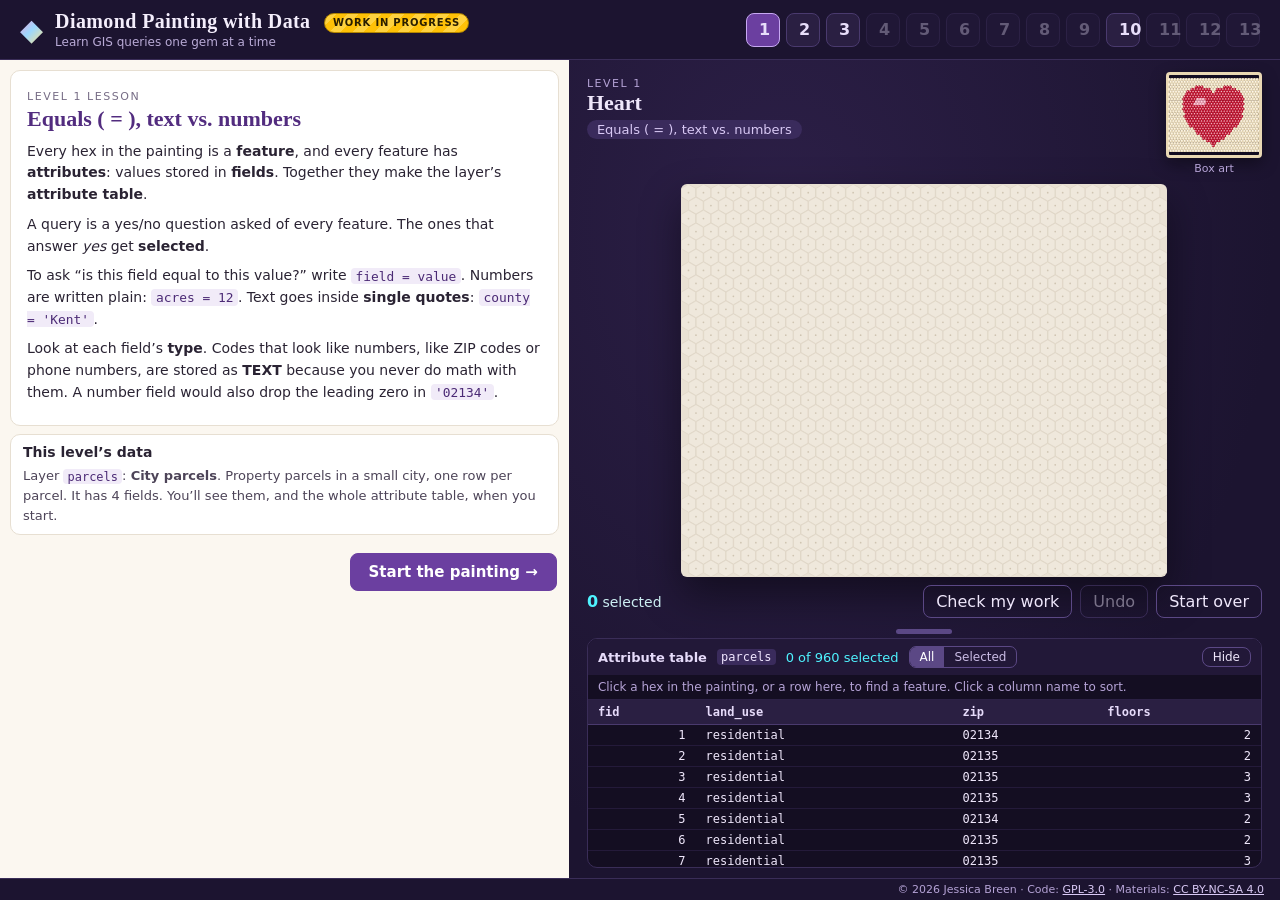
==== index.html @ efe28611 "initial commit" ====
<!DOCTYPE html>
<!-- SPDX-FileCopyrightText: 2026 Jessica Breen -->
<!-- SPDX-License-Identifier: GPL-3.0-or-later -->
<html lang="en">
<head>
  <meta charset="utf-8">
  <meta name="viewport" content="width=device-width, initial-scale=1">
  <title>Diamond Painting with Data · learn GIS queries one gem at a time</title>
  <link rel="icon" href="data:image/svg+xml,<svg xmlns='http://www.w3.org/2000/svg' viewBox='0 0 100 100'><text y='.9em' font-size='90'>💎</text></svg>">
  <link rel="stylesheet" href="css/style.css">
</head>
<body>
  <header class="topbar">
    <div class="brand">
      <span class="logo">◆</span>
      <div>
        <h1>Diamond Painting with Data <span class="wip" title="This tool is still being built and tested. Things may change or break, and feedback is welcome.">Work in progress</span></h1>
        <p>Learn GIS queries one gem at a time</p>
      </div>
    </div>
    <nav id="levels" aria-label="Levels"></nav>
  </header>

  <main>
    <section class="board">
      <div class="board-head">
        <div>
          <span class="eyebrow" id="level-num">Level</span>
          <h2 id="level-title">Loading…</h2>
          <span class="skill" id="level-skill"></span>
        </div>
        <figure class="boxart" title="The finished picture, like the photo on a kit's box">
          <div class="boxart-frame"><canvas id="boxart"></canvas></div>
          <figcaption>Box art</figcaption>
        </figure>
      </div>
      <div class="stage" id="stage"><canvas id="painting" aria-label="Painting canvas"></canvas></div>
      <div class="board-bar">
        <span class="count"><b id="sel-count">0</b> selected</span>
        <span class="spacer"></span>
        <button id="check" class="ghost">Check my work</button>
        <button id="undo" class="ghost" disabled>Undo</button>
        <button id="reset" class="ghost">Start over</button>
      </div>
      <div class="table-resizer" id="table-resizer" role="separator" aria-orientation="horizontal"
        tabindex="0" title="Drag to resize the attribute table"><span></span></div>
      <section class="attr-table" id="attr-table" aria-label="Attribute table">
        <div class="at-bar">
          <b>Attribute table</b> <code id="at-layer"></code>
          <span class="at-count" id="at-count"></span>
          <span class="seg" id="at-show" role="group" aria-label="Rows to show">
            <button type="button" data-show="all" class="on">All</button><button type="button" data-show="sel">Selected</button>
          </span>
          <span class="spacer"></span>
          <button type="button" id="at-toggle" class="ghost small">Hide</button>
        </div>
        <div class="at-note" id="at-note"></div>
        <div class="at-scroll" id="at-scroll"><table id="at"></table></div>
      </section>
    </section>

    <aside class="panel">
      <!-- Screen 1: the lesson (and optional questions) -->
      <section id="view-lesson" class="view">
        <section class="card lesson-card">
          <span class="eyebrow-dark" id="lesson-eyebrow">Lesson</span>
          <h2 id="lesson-title">Lesson</h2>
          <div id="lesson-body"></div>
        </section>
        <section class="card dataset-card" id="dataset-card"></section>
        <section class="card quiz" id="quiz" hidden>
          <h3>Check your understanding</h3>
          <ol id="quiz-list"></ol>
        </section>
        <div class="start-row">
          <span id="start-hint"></span>
          <button id="start" class="primary big">Start the painting →</button>
        </div>
      </section>

      <!-- Screen 2: the color key and query tools -->
      <section id="view-work" class="view" hidden>
      <div class="work-bar">
        <button id="back-lesson" class="ghost small">← Lesson</button>
        <span id="work-title"></span>
      </div>

      <details id="tour" class="card tour" open hidden>
        <summary>How it works</summary>
        <ol id="tour-steps"></ol>
        <p class="tour-tips"><b>Also handy:</b> <i>Check my work</i> marks wrong gems with ✕. <i>Undo</i> steps back.
          Click a query in <i>History</i> to reuse it. The <i>box art</i> shows the finished painting.</p>
      </details>

      <section class="card">
        <h3>Color key <small>Do the requests in order. Some colors are used more than once.</small></h3>
        <ol id="palette" class="palette"></ol>
      </section>

      <section class="card tool">
        <div class="step-head">
          <h3 class="step-title"><span class="step-num">1</span> Select features</h3>
          <div class="tabs" role="tablist">
            <button role="tab" data-tab="attr" class="active">By Attributes</button>
            <button role="tab" data-tab="loc" id="tab-loc-btn">By Location</button>
          </div>
        </div>

        <div id="tab-attr" class="tab-body">
          <div class="layer-info" id="layer-info"></div>
          <div id="fields" class="fields"></div>
          <div id="ops" class="ops"></div>
          <div class="sql-head">
            <label class="sql-prefix" for="sql">SELECT * FROM <span id="table-name">features</span> WHERE</label>
            <button type="button" id="clear-sql" class="ghost small" title="Empty the query box">Clear query</button>
          </div>
          <textarea id="sql" rows="2" spellcheck="false" autocomplete="off" autocapitalize="off"
            placeholder="Type a condition, like field = 'value'"></textarea>
        </div>

        <div id="tab-loc" class="tab-body" hidden>
          <label class="form-row">Input features
            <select disabled><option class="layer-name">features</option></select></label>
          <label class="form-row">Relationship
            <select id="relation">
              <option value="intersects">Intersect</option>
              <option value="touches">Boundary touches</option>
              <option value="distance">Within a distance</option>
            </select></label>
          <label class="form-row">Selecting features
            <select disabled><option id="selecting-layer">features (selected features only)</option></select></label>
          <label class="form-row" id="dist-row" hidden>Search distance
            <span><input id="distance" type="number" value="2.5" min="0" step="0.5"> mm</span></label>
          <p class="hint">One gem is 2.5 mm across. Distances are measured edge to edge.</p>
        </div>

        <div class="run-row">
          <label for="method">Selection type</label>
          <select id="method">
            <option value="new">New selection</option>
            <option value="add">Add to the current selection</option>
            <option value="remove">Remove from the current selection</option>
            <option value="subset">Select subset from the current selection</option>
          </select>
          <button id="run" class="primary">Run <kbd>Ctrl ↵</kbd></button>
        </div>
        <div id="message" class="message" hidden></div>

        <div class="fill-step">
          <h3 class="step-title"><span class="step-num">2</span> Fill the selection <small id="fill-hint"></small></h3>
          <div class="fill-row">
            <span class="swatch big" id="fill-swatch"></span>
            <select id="fill-color" aria-label="Gem color"></select>
            <button id="fill" class="primary">Fill</button>
            <button id="clear-sel" class="ghost">Clear selection</button>
          </div>
        </div>
      </section>

      <details class="card history-card">
        <summary>History <small id="history-count"></small> <small class="sub">click a query to reuse it</small></summary>
        <ol id="history" class="history"></ol>
      </details>
      </section>
    </aside>
  </main>

  <footer class="site-footer">
    © 2026 Jessica Breen ·
    Code: <a href="https://www.gnu.org/licenses/gpl-3.0.html" target="_blank" rel="license noopener">GPL-3.0</a> ·
    Materials: <a href="https://creativecommons.org/licenses/by-nc-sa/4.0/" target="_blank" rel="license noopener">CC BY-NC-SA 4.0</a>
  </footer>

  <dialog id="done">
    <div class="done-art"><canvas id="done-canvas"></canvas></div>
    <h2>Painting complete! ✨</h2>
    <p id="done-text"></p>
    <div class="done-actions">
      <button id="done-close" class="ghost">Admire it</button>
      <button id="done-next" class="primary">Next level</button>
    </div>
  </dialog>

  <script src="vendor/sql-wasm.js"></script>
  <script type="module" src="js/app.js"></script>
</body>
</html>
---- css/style.css ----
/* SPDX-FileCopyrightText: 2026 Jessica Breen */
/* SPDX-License-Identifier: GPL-3.0-or-later */
:root {
  --velvet: #1c1430;
  --velvet-2: #2c1f47;
  --paper: #fbf7f0;
  --card: #ffffff;
  --ink: #2a2333;
  --muted: #776d86;
  --line: #e7dfd2;
  --amethyst: #6b3fa0;
  --amethyst-dark: #522c7f;
  --cyan: #00c8d7;
  --bad: #c62a47;
  --good: #1f8a5b;
  --mono: ui-monospace, "SF Mono", Menlo, Consolas, monospace;
  font-family: system-ui, -apple-system, "Segoe UI", Roboto, sans-serif;
  color: var(--ink);
}

* { box-sizing: border-box; }
[hidden] { display: none !important; }
html, body { margin: 0; height: 100%; }
body { display: flex; flex-direction: column; background: var(--paper); }
button, select, input, textarea { font: inherit; color: inherit; }
code, kbd { font-family: var(--mono); font-size: 0.92em; }
code { background: #f1ebf8; color: #4b2a75; padding: 0.05em 0.35em; border-radius: 4px; }

/* ------------------------------------------------------------ top bar */
.topbar {
  display: flex; align-items: center; gap: 24px; flex-wrap: wrap;
  padding: 10px 20px; background: var(--velvet); color: #f4eefc;
  border-bottom: 1px solid #3a2d58;
}
.brand { display: flex; align-items: center; gap: 12px; }
.logo {
  font-size: 30px; line-height: 1;
  background: linear-gradient(135deg, #ff9ad5, #9bd8ff 50%, #ffe28a);
  -webkit-background-clip: text; background-clip: text; color: transparent;
}
.brand h1 { margin: 0; font: 600 20px/1.1 Georgia, "Times New Roman", serif; letter-spacing: 0.02em; }
.brand p { margin: 2px 0 0; font-size: 12px; color: #b9abd6; }
#levels { display: flex; gap: 6px; flex-wrap: wrap; margin-left: auto; }
.lvl {
  width: 34px; height: 34px; border-radius: 8px; border: 1px solid #4a3a6e;
  background: #2a1f42; color: #e8defa; cursor: pointer; font-weight: 600; position: relative;
}
.lvl:hover:not(:disabled) { border-color: #a98bd8; }
.lvl.current { background: var(--amethyst); border-color: #c7a8f2; }
.lvl.done::after {
  content: "✓"; position: absolute; top: -6px; right: -6px; width: 16px; height: 16px;
  border-radius: 50%; background: var(--good); color: white; font-size: 10px; line-height: 16px;
}
.lvl:disabled { opacity: 0.35; cursor: help; }

/* ------------------------------------------------------------ layout */
main { flex: 1; display: grid; grid-template-columns: minmax(360px, 1fr) minmax(0, 1.25fr); grid-template-rows: minmax(0, 1fr); min-height: 0; }
main > .panel { order: 1; }   /* queries on the left */
main > .board { order: 2; }   /* painting on the right */
.board {
  display: flex; flex-direction: column; min-height: 0; overflow: hidden; padding: 16px 20px 12px;
  background: radial-gradient(ellipse at 30% 20%, var(--velvet-2), var(--velvet) 70%); color: #efe7fb;
}
.panel { overflow-y: auto; padding: 16px; display: flex; flex-direction: column; gap: 12px; }

@media (max-width: 900px) {
  main { grid-template-columns: 1fr; }
  main > .panel { order: 2; }  /* on narrow screens the painting comes first */
  main > .board { order: 1; }
  .board { min-height: 80vh; }
}

/* ------------------------------------------------------------ board */
.board-head { display: flex; justify-content: space-between; align-items: flex-start; gap: 16px; }
.eyebrow { font-size: 11px; text-transform: uppercase; letter-spacing: 0.14em; color: #b5a3d6; }
.board-head h2 { margin: 2px 0 4px; font: 600 26px/1.1 Georgia, serif; }
.skill { font-size: 13px; color: #d9c9f5; background: #3a2b5c; padding: 2px 10px; border-radius: 99px; }
.boxart { margin: 0; text-align: center; }
.boxart-frame { width: 116px; height: 104px; display: flex; align-items: center; justify-content: center;
  background: #120c20; border: 3px solid #e9d8b4; border-radius: 4px; box-shadow: 0 6px 16px rgba(0,0,0,.4); padding: 4px; }
.boxart figcaption { font-size: 11px; color: #b5a3d6; margin-top: 4px; }
.stage { flex: 1 1 auto; min-height: 180px; display: flex; align-items: center; justify-content: center; padding: 10px 0; }
#painting { border-radius: 6px; box-shadow: 0 18px 40px rgba(0,0,0,.45); cursor: crosshair; background: #e9e1d3; }
.board-bar { display: flex; align-items: center; gap: 8px; }
.board-bar .count { font-size: 14px; color: #cdeff3; }
.board-bar .count b { color: #4ff3ff; font-size: 16px; }
.spacer { flex: 1; }
.board .ghost { background: transparent; border: 1px solid #5b4885; color: #efe7fb; }
.board .ghost:hover:not(:disabled) { background: #3a2b5c; }
.identify { margin-top: 10px; font-size: 13px; color: #cbbde6; min-height: 54px; }
/* attribute table */
.table-resizer { flex: none; height: 14px; margin: 6px 0 0; cursor: ns-resize; display: grid; place-items: center; touch-action: none; }
.table-resizer span { width: 56px; height: 5px; border-radius: 3px; background: #5b4885; transition: background .15s; }
.table-resizer:hover span, .table-resizer.dragging span, .table-resizer:focus-visible span { background: #ff9ad5; }
.table-resizer:focus { outline: none; }
body.resizing { cursor: ns-resize; user-select: none; }
.attr-table { flex: none; height: 230px; min-height: 0; display: flex; flex-direction: column;
  background: #140e22; border: 1px solid #3a2d58; border-radius: 10px; overflow: hidden; }
.attr-table.collapsed { height: auto !important; }
.attr-table.collapsed .at-note, .attr-table.collapsed .at-scroll { display: none; }
.at-bar { display: flex; align-items: center; gap: 10px; padding: 7px 10px; background: #221838; font-size: 13px; color: #e6dbfa; flex-wrap: wrap; }
.at-bar code { background: #3a2b5c; color: #f0e6ff; }
.at-count { color: #4ff3ff; font-variant-numeric: tabular-nums; }
.seg { display: inline-flex; border: 1px solid #5b4885; border-radius: 7px; overflow: hidden; }
.seg button { border: none; border-radius: 0; background: transparent; color: #cbbde6; font-size: 12px; padding: 3px 10px; }
.seg button.on { background: #5b4885; color: white; }
.at-bar .ghost { background: transparent; border: 1px solid #5b4885; color: #efe7fb; }
.at-note { font-size: 12px; color: #b5a3d6; padding: 5px 10px; border-bottom: 1px solid #2c2145; }
.at-note code { background: #3a2b5c; color: #f0e6ff; }
.at-scroll { flex: 1; overflow: auto; min-height: 0; }
#at { border-collapse: collapse; width: 100%; font-family: var(--mono); font-size: 12px; color: #efe7fb; }
#at th { position: sticky; top: 0; background: #2a1f42; color: #e6dbfa; text-align: left; font-weight: 600;
  padding: 5px 10px; border-bottom: 1px solid #4a3a6e; cursor: pointer; white-space: nowrap; }
#at th:hover { background: #3a2b5c; }
#at th .arrow { color: #ff9ad5; }
#at td { padding: 3px 10px; border-bottom: 1px solid #241a3a; white-space: nowrap; }
#at td.num { text-align: right; font-variant-numeric: tabular-nums; }
#at td i { color: #8f80aa; }
#at td.empty { color: #b5a3d6; font-family: system-ui, sans-serif; padding: 12px; }
#at tbody tr { cursor: pointer; }
#at tbody tr:hover { background: #2a1f42; }
#at tr.sel { background: rgba(0, 229, 255, 0.16); box-shadow: inset 3px 0 0 #00e5ff; }
#at tr.sel:hover { background: rgba(0, 229, 255, 0.26); }
#at tr.focus td { background: rgba(255, 154, 213, 0.22); }
#at tr.focus { box-shadow: inset 3px 0 0 #ff9ad5; }
.identify .id-head { font-size: 12px; color: #b5a3d6; margin-bottom: 4px; }
.identify .id-head code { background: #3a2b5c; color: #f0e6ff; }
.identify .id-paint { font-size: 12px; color: #b5a3d6; margin-top: 6px; }
.identify .id-paint span { opacity: 0.75; }
.identify table { border-collapse: collapse; font-family: var(--mono); font-size: 12.5px; }
.identify th, .identify td { border: 1px solid #4a3a6e; padding: 3px 8px; text-align: left; }
.identify th { background: #2f2350; font-weight: 600; color: #e6dbfa; }
.identify td { color: #fff; }

/* ------------------------------------------------------------ panel cards */
.card { background: var(--card); border: 1px solid var(--line); border-radius: 12px; padding: 12px 14px; }
.card h3 { margin: 0 0 8px; font-size: 15px; }
.card h3 small, .fields-head small { font-weight: 400; color: var(--muted); font-size: 12px; margin-left: 6px; }
details.card summary { cursor: pointer; font-weight: 700; font-size: 15px; }
#lesson-body p { margin: 8px 0; font-size: 14px; line-height: 1.5; }

button { cursor: pointer; border-radius: 8px; padding: 6px 12px; border: 1px solid var(--line); background: #faf7ff; }
button:disabled { opacity: 0.45; cursor: default; }
button.primary { background: var(--amethyst); border-color: var(--amethyst); color: white; font-weight: 600; }
button.primary:hover:not(:disabled) { background: var(--amethyst-dark); }
.panel .ghost:hover { background: #f1ebf8; }
kbd { font-size: 11px; opacity: 0.8; margin-left: 4px; }

/* palette */
.palette { list-style: none; margin: 0; padding: 0; display: flex; flex-direction: column; gap: 4px; }
.palette li {
  display: grid; grid-template-columns: 28px 1fr auto; gap: 10px; align-items: center;
  padding: 6px 8px; border-radius: 8px;
}
.swatch {
  width: 26px; height: 26px; clip-path: polygon(50% 0, 100% 25%, 100% 75%, 50% 100%, 0 75%, 0 25%);
  box-shadow: inset 0 0 0 1px rgba(0,0,0,.15);
}
.palette .name { font-weight: 600; font-size: 14px; }
.palette .rule { font-size: 13px; color: #4d4458; line-height: 1.4; }
.palette .status { font-size: 12px; color: var(--muted); font-variant-numeric: tabular-nums; white-space: nowrap; }
.palette .status.ok { color: var(--good); font-weight: 700; font-size: 15px; }

/* query tool */
.tabs { display: flex; gap: 4px; margin: -4px -4px 10px; }
.tabs button { flex: 1; border: none; background: #f3eef9; font-weight: 600; font-size: 13px; }
.tabs button.active { background: var(--amethyst); color: white; }
.tabs button:disabled { opacity: 0.4; }
.layer-info { font-size: 13px; margin-bottom: 8px; padding: 6px 10px; background: #f6f2fb; border-radius: 8px; color: #4d4458; }
.layer-info b { color: var(--ink); }
.fields-head { font-size: 13px; font-weight: 600; margin-bottom: 4px; }
.fields { display: flex; flex-direction: column; gap: 2px; margin-bottom: 8px; }
.field { display: grid; grid-template-columns: auto auto 1fr auto; gap: 8px; align-items: center; font-size: 13px; }
.field .fname { font-family: var(--mono); background: #f1ebf8; border: 1px solid #e0d4f1; padding: 2px 8px; color: #4b2a75; }
.field .ftype { font-size: 10px; font-weight: 700; letter-spacing: .05em; color: #8a7a9f; border: 1px solid var(--line); border-radius: 4px; padding: 1px 4px; }
.field .fabout { color: var(--muted); font-size: 12px; }
.field .fvals { font-size: 12px; padding: 2px 8px; }
.values { grid-column: 1 / -1; display: flex; flex-wrap: wrap; gap: 4px; padding: 4px 0 6px; }
.values button { font-family: var(--mono); font-size: 12px; padding: 1px 7px; }
.ops { display: flex; flex-wrap: wrap; gap: 4px; margin-bottom: 8px; }
.ops button { font-family: var(--mono); font-size: 12px; padding: 3px 8px; }
.sql-head { display: flex; align-items: flex-end; justify-content: space-between; gap: 8px; margin-bottom: 3px; }
.sql-prefix { display: block; font-family: var(--mono); font-size: 12px; color: var(--muted); }
button.small { font-size: 12px; padding: 2px 10px; }
#sql {
  width: 100%; resize: vertical; font-family: var(--mono); font-size: 15px; padding: 8px 10px;
  border: 2px solid #d9cdea; border-radius: 8px; background: #fdfcff;
}
#sql:focus { outline: none; border-color: var(--amethyst); }
.form-row { display: grid; grid-template-columns: 140px 1fr; align-items: center; gap: 8px; font-size: 13px; margin-bottom: 6px; }
.form-row select, .form-row input { padding: 5px 8px; border: 1px solid var(--line); border-radius: 6px; background: white; }
.form-row input { width: 90px; }
.hint { font-size: 12px; color: var(--muted); margin: 4px 0 0; }
.run-row { display: flex; align-items: flex-end; gap: 8px; margin-top: 10px; }
.run-row label { flex: 1; font-size: 12px; color: var(--muted); display: flex; flex-direction: column; gap: 3px; }
.run-row select { padding: 6px 8px; border: 1px solid var(--line); border-radius: 6px; background: white; color: var(--ink); font-size: 13px; }
.message { margin-top: 10px; padding: 8px 10px; border-radius: 8px; font-size: 13.5px; line-height: 1.45; }
.message.error { background: #fdecef; border: 1px solid #f3c0ca; color: #7d1830; }
.message.info { background: #e9f9fb; border: 1px solid #b6e9ef; color: #0d5961; }
.message.success { background: #e9f7ef; border: 1px solid #bfe6cf; color: #145c3c; }

.step-title { display: flex; align-items: center; gap: 8px; }
.step-num { display: inline-grid; place-items: center; width: 22px; height: 22px; border-radius: 50%;
  background: var(--amethyst); color: white; font-size: 12px; }
.fill-row { display: flex; gap: 8px; align-items: center; }
.fill-row select { flex: 1; padding: 7px 8px; border: 1px solid var(--line); border-radius: 6px; background: white; font-size: 14px; }
.swatch.big { width: 30px; height: 30px; flex: none; }
.swatch.empty { background: repeating-linear-gradient(45deg, #eee, #eee 4px, #fff 4px, #fff 8px); }
.frange { font-size: 11.5px; color: var(--muted); font-family: var(--mono); white-space: nowrap; }

/* level 1 tour */
.tour { border: 2px solid #cdb6ee; background: #fbf8ff; }
.tour ol { margin: 0; padding: 0; list-style: none; counter-reset: tour; display: flex; flex-direction: column; gap: 6px; }
.tour li { counter-increment: tour; display: grid; grid-template-columns: 26px 1fr; gap: 8px; font-size: 13.5px; line-height: 1.45;
  padding: 6px 8px; border-radius: 8px; color: #4d4458; }
.tour li::before { content: counter(tour); display: grid; place-items: center; width: 22px; height: 22px; border-radius: 50%;
  border: 2px solid #cdb6ee; font-size: 12px; font-weight: 700; color: var(--amethyst); }
.tour li.done { color: #9a90a8; }
.tour li.done::before { content: "✓"; background: var(--good); border-color: var(--good); color: white; }
.tour li.current { background: white; box-shadow: 0 0 0 2px var(--amethyst); color: var(--ink); }
.tour-tips { font-size: 12.5px; color: var(--muted); margin: 10px 0 0; line-height: 1.5; }
@keyframes pulse { 0%, 100% { box-shadow: 0 0 0 0 rgba(255, 79, 216, 0.0); } 50% { box-shadow: 0 0 0 5px rgba(255, 79, 216, 0.55); } }
.pulse { animation: pulse 1.4s ease-in-out infinite; position: relative; z-index: 1; }

.history { margin: 0; padding-left: 22px; font-size: 12.5px; max-height: 220px; overflow-y: auto; }
.history li { margin: 3px 0; color: #4d4458; }
.history .q { font-family: var(--mono); cursor: pointer; color: #4b2a75; }
.history .q:hover { text-decoration: underline; }
.history .tag { font-size: 10px; font-weight: 700; color: #8a7a9f; margin-right: 4px; }
.history .n { color: var(--muted); }

/* completion dialog */
dialog#done { border: none; border-radius: 16px; padding: 24px; text-align: center; max-width: 440px; box-shadow: 0 24px 60px rgba(0,0,0,.35); }
dialog#done::backdrop { background: rgba(20, 12, 36, 0.6); }
.done-art { width: 300px; height: 270px; margin: 0 auto; display: flex; align-items: center; justify-content: center; }
dialog#done h2 { font-family: Georgia, serif; margin: 12px 0 4px; }
dialog#done p { color: var(--muted); }
.done-actions { display: flex; gap: 8px; justify-content: center; }

/* ------------------------------------------------------------ compact layout */
.panel { padding: 10px; gap: 8px; }
.card { padding: 9px 12px; border-radius: 10px; }
.card h3 { font-size: 14px; margin-bottom: 6px; }
details.card summary { font-size: 14px; }
details.card summary small { font-weight: 400; color: var(--muted); font-size: 12px; }
details.card summary .sub { margin-left: 6px; }
#lesson-body p { margin: 5px 0; font-size: 13px; line-height: 1.45; }

.tour ol { margin-top: 6px; gap: 2px; }
.tour li { font-size: 13px; line-height: 1.4; padding: 4px 6px; grid-template-columns: 22px 1fr; }
.tour li::before { width: 18px; height: 18px; font-size: 11px; }
.tour-tips { margin-top: 6px; font-size: 12px; }

/* color key: one row per request */
.palette { gap: 0; counter-reset: none; }
.palette li { grid-template-columns: 18px 20px 1fr 18px; gap: 8px; padding: 4px 4px; border-radius: 6px; border-bottom: 1px solid #f3eee6; }
.palette li:last-child { border-bottom: none; }
.palette li .num { font-size: 11px; color: var(--muted); text-align: right; font-variant-numeric: tabular-nums; }
.palette .swatch { width: 20px; height: 20px; }
.palette .rule { font-size: 13px; line-height: 1.35; color: #4d4458; }
.palette .rule .name { font-weight: 700; color: var(--ink); margin-right: 4px; font-size: 13px; }
.palette li.done .rule { color: #9a90a8; }
.palette .status.ok { font-size: 14px; }

/* select tool */
.step-head { display: flex; align-items: center; justify-content: space-between; gap: 8px; margin-bottom: 8px; }
.step-head h3 { margin: 0; }
.tabs { margin: 0; gap: 0; border: 1px solid #e0d4f1; border-radius: 8px; overflow: hidden; }
.tabs button { flex: none; border-radius: 0; padding: 4px 10px; font-size: 12px; }
.layer-info { display: flex; justify-content: space-between; align-items: baseline; gap: 8px; padding: 0; margin-bottom: 4px; background: none; font-size: 12.5px; }
.layer-info small { color: var(--muted); font-size: 11.5px; white-space: nowrap; }
.layer-info span { overflow: hidden; text-overflow: ellipsis; white-space: nowrap; }
.fields { gap: 1px; margin-bottom: 6px; }
.field { gap: 6px; font-size: 12px; }
.field .fname { padding: 1px 7px; font-size: 12px; }
.field .ftype { font-size: 9px; padding: 0 3px; }
.field .fabout { font-size: 11.5px; overflow: hidden; text-overflow: ellipsis; white-space: nowrap; min-width: 0; }
.field .fvals { font-size: 11px; padding: 1px 7px; }
.frange { font-size: 11px; }
.ops { gap: 3px; margin-bottom: 6px; }
.ops button { font-size: 11px; padding: 2px 6px; border-radius: 6px; }
#sql { font-size: 14px; padding: 6px 8px; }
.run-row { align-items: center; margin-top: 6px; }
.run-row > label { flex: none; font-size: 12px; color: var(--muted); }
.run-row select { flex: 1; min-width: 0; padding: 5px 6px; }
.run-row .primary { padding: 6px 12px; }
.message { margin-top: 6px; padding: 6px 9px; font-size: 13px; }
.fill-step { margin-top: 10px; padding-top: 9px; border-top: 1px dashed var(--line); }
.fill-step h3 { margin-bottom: 6px; }
.step-num { width: 20px; height: 20px; font-size: 11px; }
.fill-row select { padding: 5px 6px; font-size: 13px; }
.swatch.big { width: 24px; height: 24px; }
.form-row { margin-bottom: 4px; }
.history-card summary { cursor: pointer; }
.history { margin-top: 6px; }

/* board */
.board { padding: 12px 18px 10px; }
.board-head h2 { font-size: 22px; margin: 0 0 3px; }
.boxart-frame { width: 96px; height: 86px; }
.stage { padding: 6px 0; }

/* ------------------------------------------------------------ lesson screen */
.view { display: flex; flex-direction: column; gap: 8px; }
.view[hidden] { display: none; }
.lesson-card { padding: 14px 16px; }
.eyebrow-dark { font-size: 11px; text-transform: uppercase; letter-spacing: 0.14em; color: var(--muted); }
.lesson-card h2 { margin: 2px 0 8px; font: 600 22px/1.2 Georgia, serif; color: var(--amethyst-dark); }
.lesson-card #lesson-body p { font-size: 14px; line-height: 1.55; margin: 8px 0; }
.dataset-card p { margin: 0; font-size: 13px; line-height: 1.5; color: #4d4458; }
.quiz ol { margin: 0; padding-left: 20px; display: flex; flex-direction: column; gap: 12px; }
.quiz .q-text { font-size: 13.5px; margin-bottom: 6px; line-height: 1.45; }
.q-options { display: flex; flex-wrap: wrap; gap: 6px; }
.q-options button { font-size: 13px; padding: 4px 10px; background: white; }
.q-options button:hover { border-color: var(--amethyst); }
.q-options button.right { background: #e9f7ef; border-color: var(--good); color: #145c3c; font-weight: 600; }
.q-options button.wrong { background: #fdecef; border-color: #f3c0ca; color: #7d1830; text-decoration: line-through; }
.q-feedback { margin-top: 6px; font-size: 12.5px; line-height: 1.45; padding: 5px 8px; border-radius: 6px; }
.q-feedback.good { background: #e9f7ef; color: #145c3c; }
.q-feedback.bad { background: #fdecef; color: #7d1830; }
.start-row { display: flex; align-items: center; justify-content: flex-end; gap: 12px; padding: 4px 2px 8px; }
.start-row span { font-size: 12.5px; color: var(--muted); }
button.big { font-size: 15px; padding: 9px 18px; }
.work-bar { display: flex; align-items: center; gap: 10px; font-size: 13px; color: #4d4458; }
.work-bar span { overflow: hidden; text-overflow: ellipsis; white-space: nowrap; }
.start-row { position: sticky; bottom: -10px; margin: 0 -10px -10px; padding: 10px 12px;
  background: linear-gradient(to bottom, rgba(251,247,240,0), var(--paper) 30%); }

.wip { display: inline-block; vertical-align: middle; margin-left: 8px; padding: 2px 8px; border-radius: 99px;
  font: 700 10px/1.4 system-ui, sans-serif; letter-spacing: 0.08em; text-transform: uppercase;
  color: #2a1f00; background: repeating-linear-gradient(135deg, #ffd23f 0 8px, #ffc107 8px 16px);
  border: 1px solid #b38600; cursor: help; }

.site-footer { flex: none; padding: 4px 16px; font-size: 11px; color: #b5a3d6; background: var(--velvet);
  border-top: 1px solid #3a2d58; text-align: right; }
.site-footer a { color: #d9c9f5; }
.site-footer a:hover { color: white; }
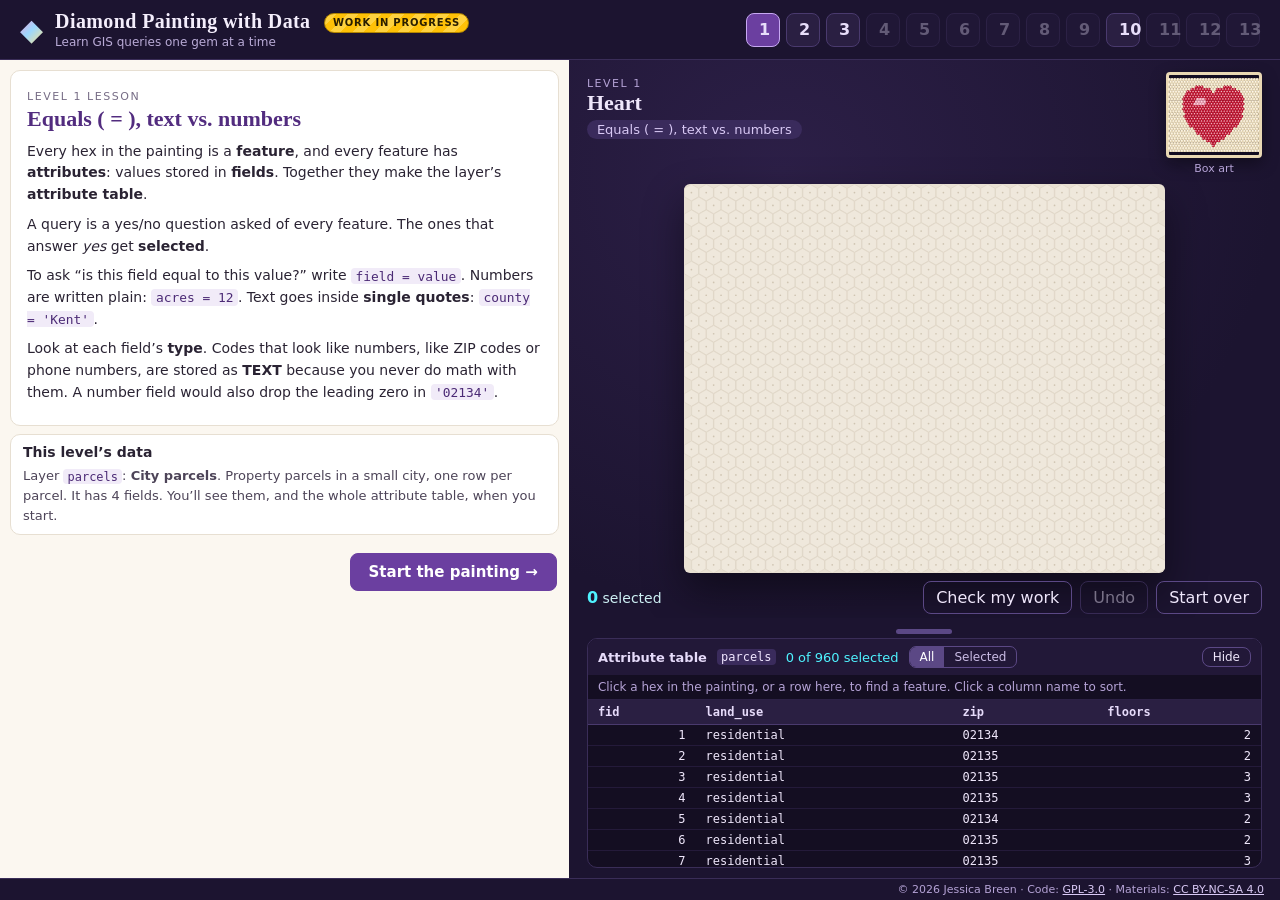
==== commit 0a0224fa: "mobile fix" ====
--- a/index.html
+++ b/index.html
@@ -42,21 +42,6 @@
         <button id="undo" class="ghost" disabled>Undo</button>
         <button id="reset" class="ghost">Start over</button>
       </div>
-      <div class="table-resizer" id="table-resizer" role="separator" aria-orientation="horizontal"
-        tabindex="0" title="Drag to resize the attribute table"><span></span></div>
-      <section class="attr-table" id="attr-table" aria-label="Attribute table">
-        <div class="at-bar">
-          <b>Attribute table</b> <code id="at-layer"></code>
-          <span class="at-count" id="at-count"></span>
-          <span class="seg" id="at-show" role="group" aria-label="Rows to show">
-            <button type="button" data-show="all" class="on">All</button><button type="button" data-show="sel">Selected</button>
-          </span>
-          <span class="spacer"></span>
-          <button type="button" id="at-toggle" class="ghost small">Hide</button>
-        </div>
-        <div class="at-note" id="at-note"></div>
-        <div class="at-scroll" id="at-scroll"><table id="at"></table></div>
-      </section>
     </section>
 
     <aside class="panel">
@@ -163,6 +148,24 @@
       </details>
       </section>
     </aside>
+
+    <section class="table-area">
+        <div class="table-resizer" id="table-resizer" role="separator" aria-orientation="horizontal"
+          tabindex="0" title="Drag to resize the attribute table"><span></span></div>
+        <section class="attr-table" id="attr-table" aria-label="Attribute table">
+          <div class="at-bar">
+            <b>Attribute table</b> <code id="at-layer"></code>
+            <span class="at-count" id="at-count"></span>
+            <span class="seg" id="at-show" role="group" aria-label="Rows to show">
+              <button type="button" data-show="all" class="on">All</button><button type="button" data-show="sel">Selected</button>
+            </span>
+            <span class="spacer"></span>
+            <button type="button" id="at-toggle" class="ghost small">Hide</button>
+          </div>
+          <div class="at-note" id="at-note"></div>
+          <div class="at-scroll" id="at-scroll"><table id="at"></table></div>
+        </section>
+    </section>
   </main>
 
   <footer class="site-footer">
--- a/css/style.css
+++ b/css/style.css
@@ -335,3 +335,84 @@
   border-top: 1px solid #3a2d58; text-align: right; }
 .site-footer a { color: #d9c9f5; }
 .site-footer a:hover { color: white; }
+
+/* ------------------------------------------------------------ layout grid
+   Desktop: tools on the left; painting with the attribute table under it on the right. */
+main {
+  grid-template-columns: minmax(360px, 1fr) minmax(0, 1.25fr);
+  grid-template-rows: minmax(0, 1fr) auto;
+  grid-template-areas: "panel board" "panel table";
+}
+main > .panel { grid-area: panel; }
+main > .board { grid-area: board; padding-bottom: 4px; }
+.table-area { grid-area: table; background: var(--velvet); padding: 0 18px 10px; }
+
+/* ------------------------------------------------------------ phones and small tablets */
+@media (max-width: 900px) {
+  html, body { height: auto; }
+  body { display: block; }
+  main { display: flex; flex-direction: column; }
+
+  .topbar { padding: 8px 12px; gap: 8px; }
+  .brand { gap: 8px; }
+  .logo { font-size: 22px; }
+  .brand h1 { font-size: 16px; }
+  .brand p { display: none; }
+  .wip { font-size: 9px; padding: 1px 6px; margin-left: 4px; }
+  #levels { margin-left: 0; width: 100%; flex-wrap: nowrap; overflow-x: auto; padding: 6px 0 2px; scrollbar-width: none; }
+  #levels::-webkit-scrollbar { display: none; }
+  .lvl { flex: none; width: 32px; height: 32px; }
+
+  /* the painting stays pinned at the top while you scroll the tools */
+  main > .board {
+    order: 1; position: sticky; top: 0; z-index: 20; min-height: 0;
+    height: 44vh; height: 44svh; padding: 6px 10px 4px;
+    box-shadow: 0 6px 14px rgba(20, 12, 36, 0.35);
+  }
+  body.on-lesson main > .board { height: 30vh; height: 30svh; }
+  .board-head { align-items: center; gap: 8px; }
+  .board-head .eyebrow { display: none; }
+  .board-head h2 { font-size: 17px; margin: 0; }
+  .skill { font-size: 11px; padding: 1px 8px; }
+  .boxart-frame { width: 54px; height: 48px; padding: 2px; border-width: 2px; }
+  .boxart figcaption { display: none; }
+  .stage { min-height: 0; padding: 4px 0; }
+  .board-bar { gap: 6px; }
+  .board-bar .count { font-size: 13px; }
+  .board-bar button { font-size: 12px; padding: 4px 8px; }
+
+  main > .panel { order: 2; overflow: visible; padding: 10px; }
+  .table-area { order: 3; padding: 0 10px 12px; }
+  .table-resizer { display: none; }
+  .attr-table { height: 300px !important; margin-top: 4px; }
+  .attr-table.collapsed { height: auto !important; }
+
+  /* 16px text stops iPhones zooming in on the query box and menus */
+  #sql, select, input { font-size: 16px !important; }
+  .run-row { flex-wrap: wrap; }
+  .run-row select { flex: 1 1 160px; }
+  .fill-row { flex-wrap: wrap; }
+  .fill-row select { flex: 1 1 150px; }
+  .step-head { flex-wrap: wrap; }
+  .layer-info small { display: none; }
+  .field .fabout { display: none; }
+  .field { grid-template-columns: auto auto 1fr auto; }
+  .start-row { bottom: 0; margin: 0 -10px; background: var(--paper); border-top: 1px solid var(--line); padding: 8px 12px; }
+  .start-row span { font-size: 12px; }
+  button.big { white-space: nowrap; font-size: 14px; padding: 8px 14px; }
+  .site-footer { text-align: center; }
+  .done-art { width: min(300px, 78vw); height: min(270px, 70vw); }
+  dialog#done { max-width: 92vw; padding: 18px; }
+}
+.work-bar button { white-space: nowrap; flex: none; }
+
+/* swatches: a thin outline so light colors (White, Ivory) show up on white cards */
+.swatch { position: relative; background: rgba(42, 35, 51, 0.45); box-shadow: none; }
+.swatch::after { content: ""; position: absolute; inset: 1.5px; background: var(--c, transparent);
+  clip-path: polygon(50% 0, 100% 25%, 100% 75%, 50% 100%, 0 75%, 0 25%); }
+.swatch.empty { background: rgba(42, 35, 51, 0.25); }
+.swatch.empty::after { background: repeating-linear-gradient(45deg, #eee, #eee 4px, #fff 4px, #fff 8px); }
+
+@media (max-width: 900px) {
+  .field .fvals, .field .frange { grid-column: -2 / -1; justify-self: end; }
+}
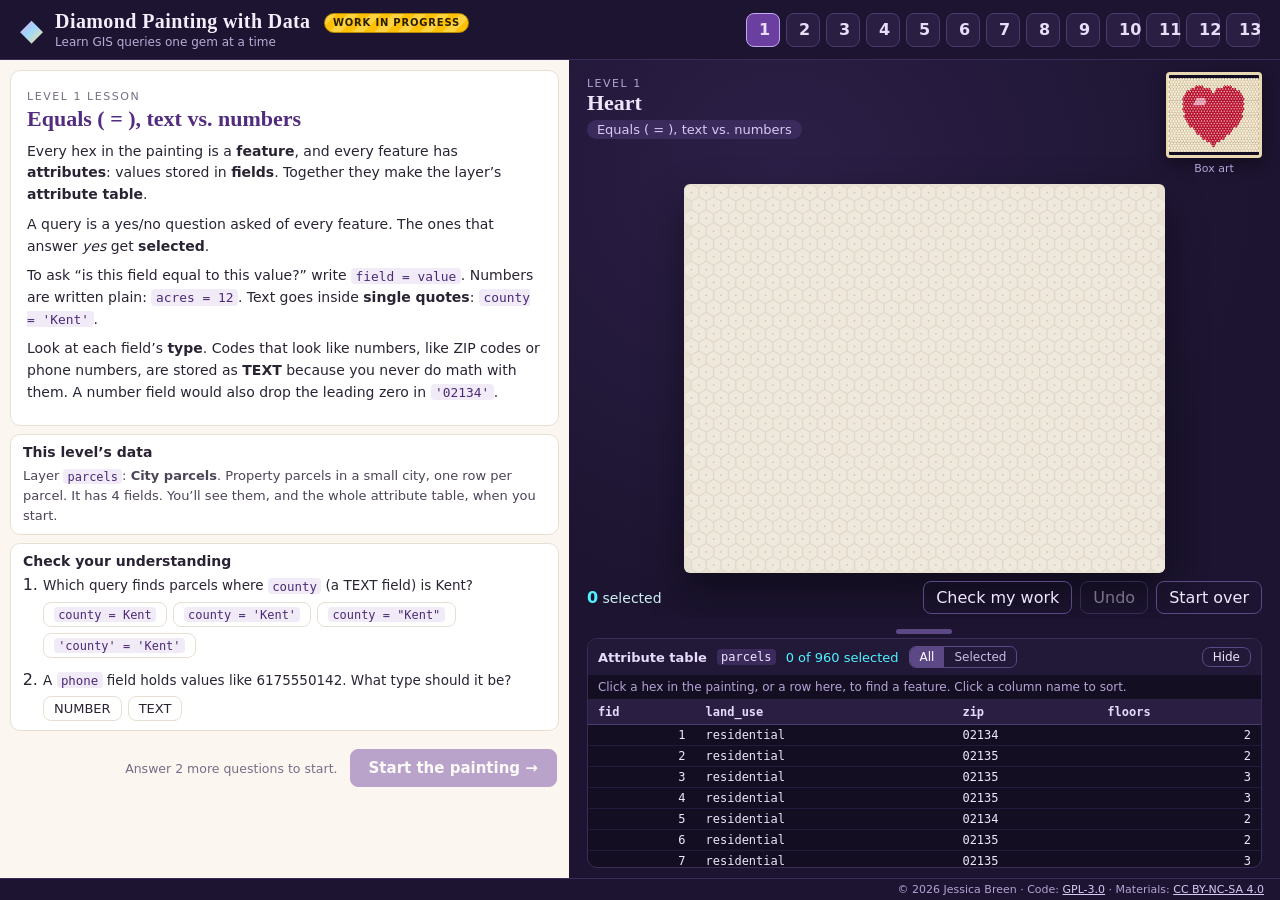
==== commit 305734f0: "new levels" ====
--- a/index.html
+++ b/index.html
@@ -111,12 +111,15 @@
               <option value="intersects">Intersect</option>
               <option value="touches">Boundary touches</option>
               <option value="distance">Within a distance</option>
+              <option value="within">Are completely within</option>
+              <option value="contains">Completely contain</option>
+              <option value="center_in">Have their center in</option>
             </select></label>
           <label class="form-row">Selecting features
-            <select disabled><option id="selecting-layer">features (selected features only)</option></select></label>
+            <select id="source"></select></label>
           <label class="form-row" id="dist-row" hidden>Search distance
-            <span><input id="distance" type="number" value="2.5" min="0" step="0.5"> mm</span></label>
-          <p class="hint">One gem is 2.5 mm across. Distances are measured edge to edge.</p>
+            <span><input id="distance" type="number" value="100" min="0" step="any"> <span id="dist-unit">m</span></span></label>
+          <p class="hint" id="loc-hint"></p>
         </div>
 
         <div class="run-row">
--- a/css/style.css
+++ b/css/style.css
@@ -416,3 +416,22 @@
 @media (max-width: 900px) {
   .field .fvals, .field .frange { grid-column: -2 / -1; justify-self: end; }
 }
+
+/* ------------------------------------------------------------ short wide screens (tablets in landscape, small laptops):
+   give the painting more of the height */
+@media (min-width: 901px) and (max-height: 820px) {
+  .topbar { padding: 6px 16px; }
+  .brand p { display: none; }
+  .lvl { width: 30px; height: 30px; }
+  .board { padding-top: 8px; }
+  .board-head .eyebrow { display: none; }
+  .board-head h2 { font-size: 19px; margin: 0 0 2px; }
+  .boxart-frame { width: 72px; height: 62px; }
+  .boxart figcaption { display: none; }
+  .stage { padding: 2px 0; }
+  .attr-table { height: 170px; }
+  .at-note { white-space: nowrap; overflow: hidden; text-overflow: ellipsis; padding: 3px 10px; }
+}
+
+/* touch screens have no keyboard shortcut to show */
+@media (hover: none) { #run kbd { display: none; } }
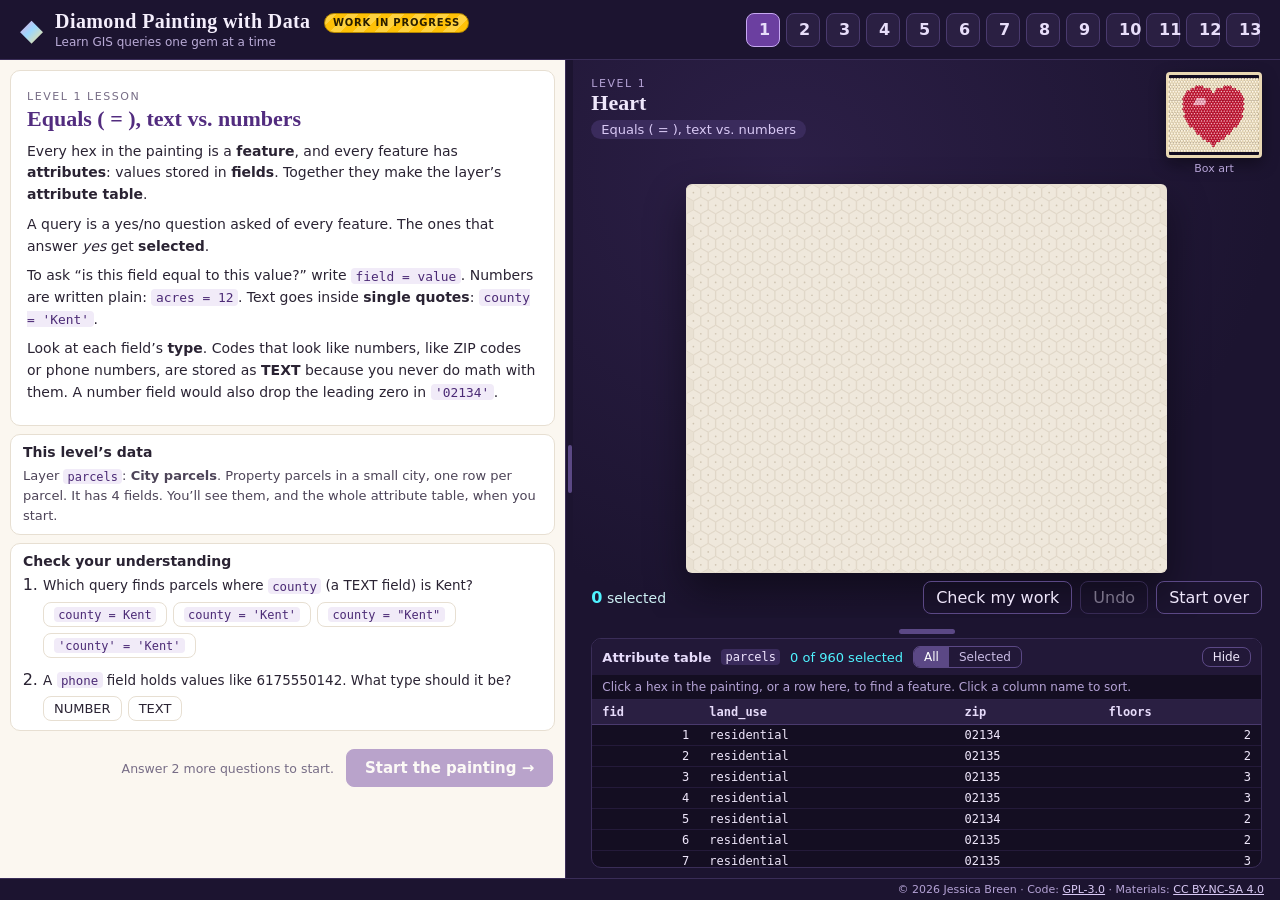
==== commit 81da95f7: "missing 1st page" ====
--- a/index.html
+++ b/index.html
@@ -78,7 +78,7 @@
       </details>
 
       <section class="card">
-        <h3>Color key <small>Do the requests in order. Some colors are used more than once.</small></h3>
+        <h3>Color key <small>Do the queries in order. Some colors are used more than once.</small></h3>
         <ol id="palette" class="palette"></ol>
       </section>
 
@@ -152,6 +152,9 @@
       </section>
     </aside>
 
+    <div class="col-resizer" id="col-resizer" role="separator" aria-orientation="vertical" tabindex="0"
+      title="Drag to resize. Double-click to reset."><span></span></div>
+
     <section class="table-area">
         <div class="table-resizer" id="table-resizer" role="separator" aria-orientation="horizontal"
           tabindex="0" title="Drag to resize the attribute table"><span></span></div>
--- a/css/style.css
+++ b/css/style.css
@@ -435,3 +435,21 @@
 
 /* touch screens have no keyboard shortcut to show */
 @media (hover: none) { #run kbd { display: none; } }
+
+/* color key: the gem color sits in its own column, apart from the query wording */
+.palette li { grid-template-columns: 16px 20px 84px 1fr 16px; gap: 8px; }
+.palette .cname { font-size: 12px; font-weight: 500; color: #6a6078; line-height: 1.25;
+  padding-right: 8px; border-right: 1px solid var(--line); align-self: stretch; display: flex; align-items: center; }
+.palette .rule { font-size: 13px; line-height: 1.4; }
+.palette li.done .cname { color: #b0a8bb; }
+
+/* ------------------------------------------------------------ draggable divider between the two sides */
+main { grid-template-columns: var(--panel-w, minmax(360px, 1fr)) 8px minmax(0, 1.25fr);
+  grid-template-areas: "panel split board" "panel split table"; }
+.col-resizer { grid-area: split; cursor: ew-resize; background: var(--velvet); display: grid; place-items: center;
+  touch-action: none; border-left: 1px solid #3a2d58; }
+.col-resizer span { width: 4px; height: 48px; border-radius: 2px; background: #5b4885; transition: background .15s; }
+.col-resizer:hover span, .col-resizer.dragging span, .col-resizer:focus-visible span { background: #ff9ad5; }
+.col-resizer:focus { outline: none; }
+body.resizing-cols { cursor: ew-resize; user-select: none; }
+@media (max-width: 900px) { .col-resizer { display: none; } }
